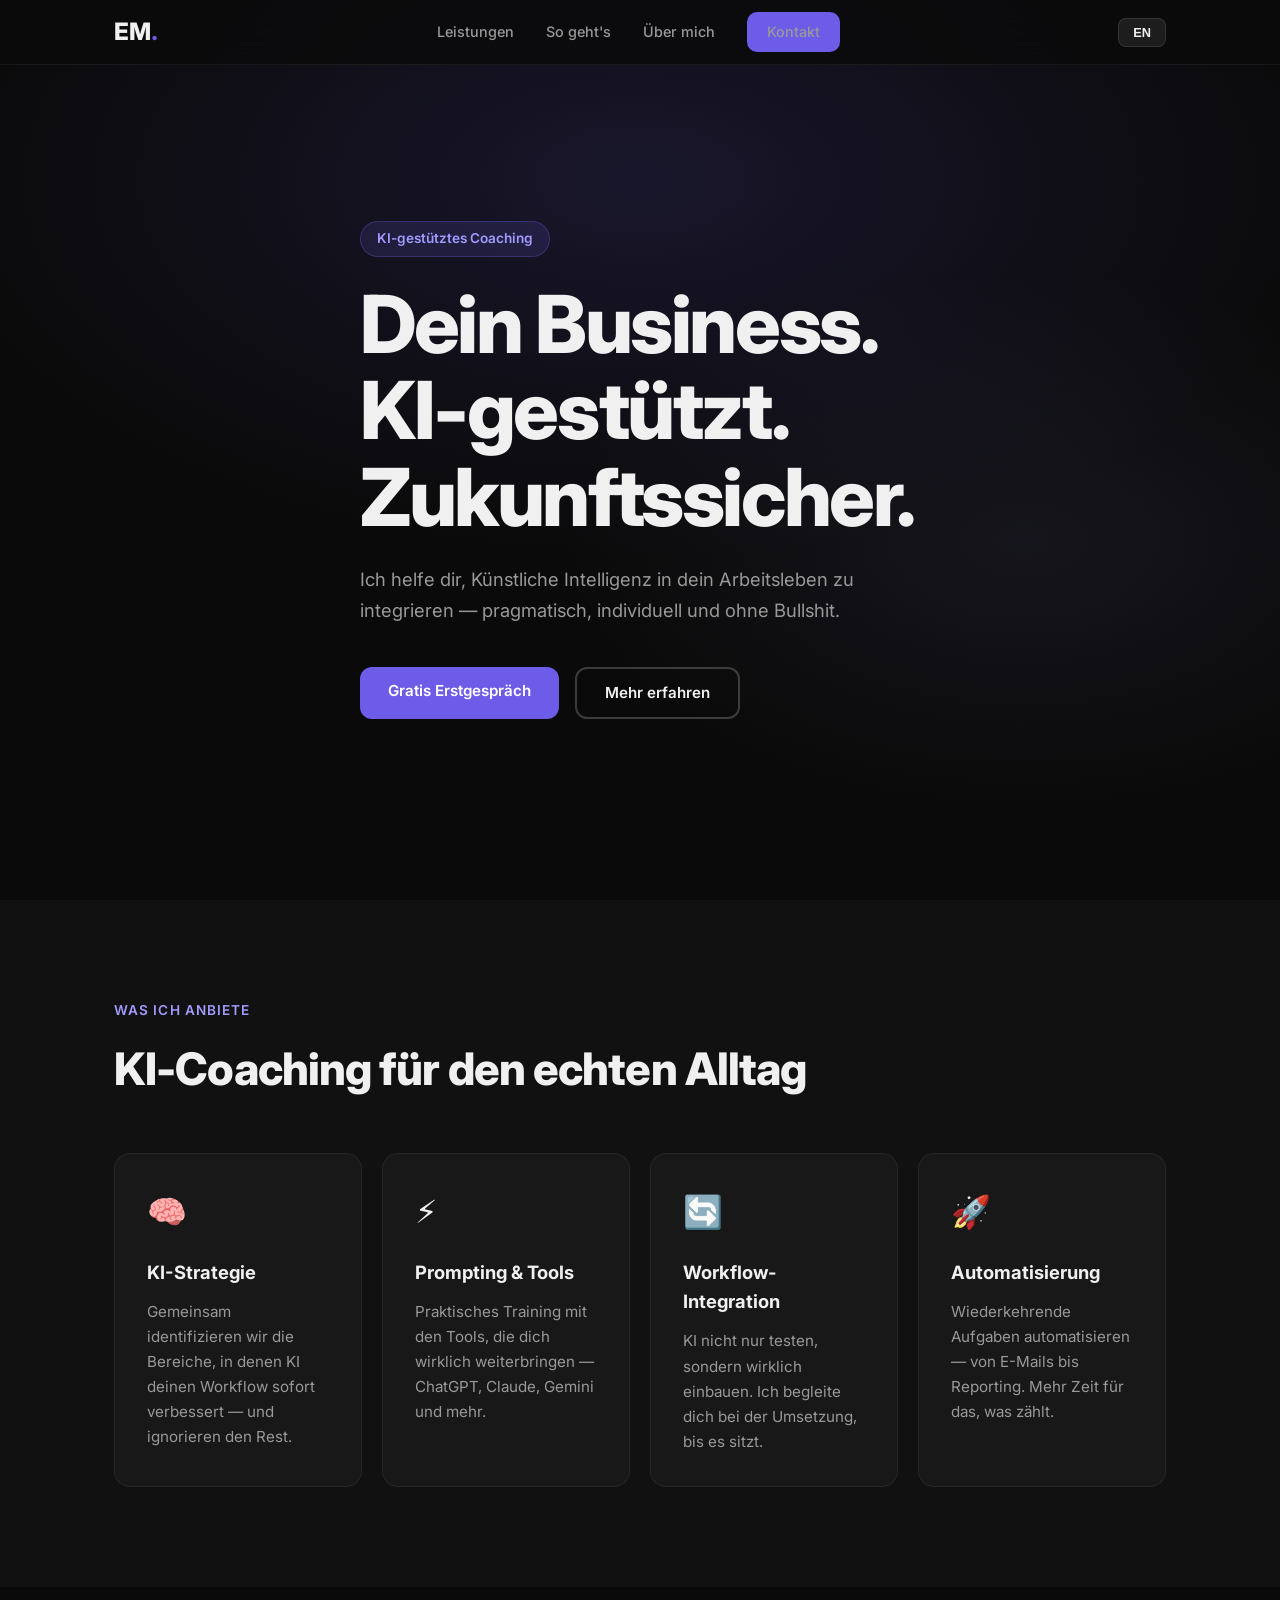
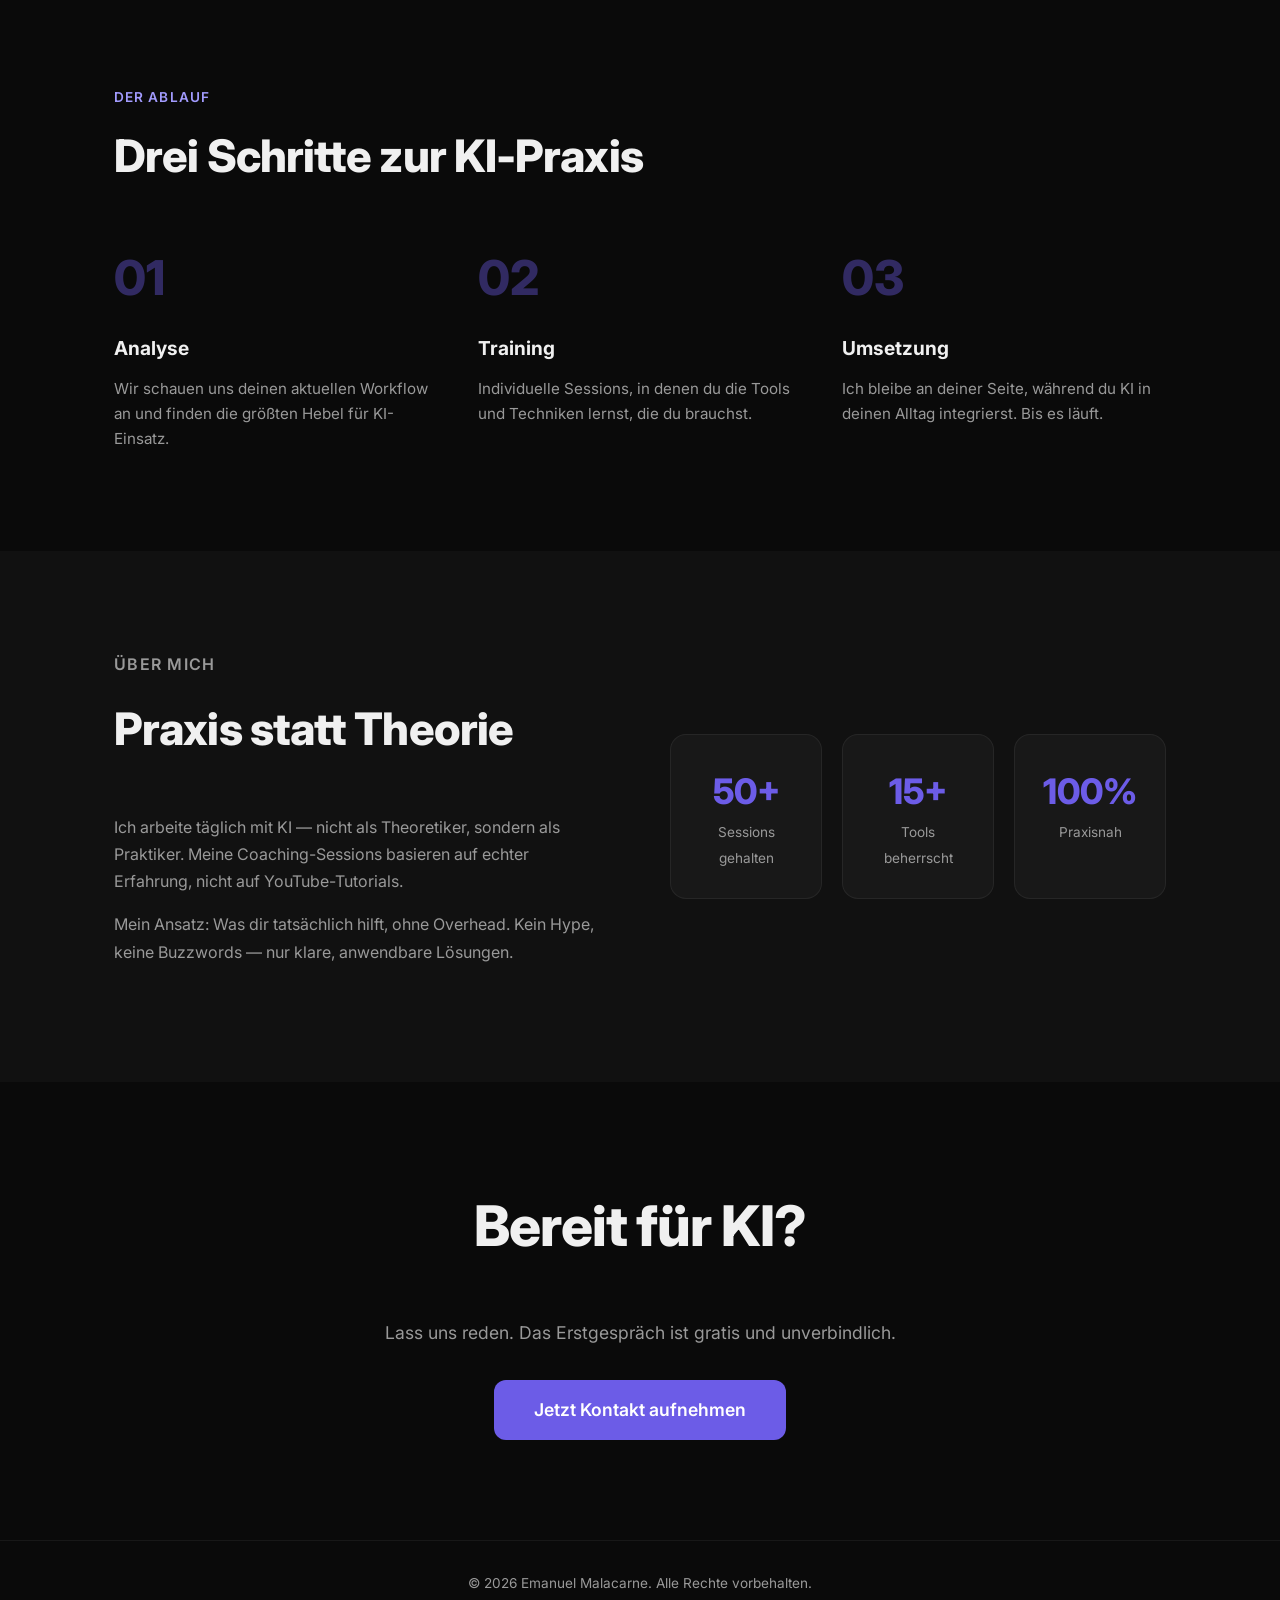
==== ai-coaching/index.html @ 443fd801 "Add AI coaching portfolio/pitch page (DE/EN, dark theme, responsive)" ====
<!DOCTYPE html>
<html lang="de">
<head>
  <meta charset="UTF-8">
  <meta name="viewport" content="width=device-width, initial-scale=1.0">
  <title>Emanuel Malacarne — AI Coaching</title>
  <link rel="stylesheet" href="assets/style.css">
  <link rel="preconnect" href="https://fonts.googleapis.com">
  <link href="https://fonts.googleapis.com/css2?family=Inter:wght@400;500;600;700;800&display=swap" rel="stylesheet">
</head>
<body>
  <!-- Nav -->
  <nav>
    <div class="nav-inner">
      <a href="#" class="logo">EM<span class="dot">.</span></a>
      <div class="nav-links">
        <a href="#services" data-de="Leistungen" data-en="Services">Leistungen</a>
        <a href="#how" data-de="So geht's" data-en="How It Works">So geht's</a>
        <a href="#about" data-de="Über mich" data-en="About">Über mich</a>
        <a href="#contact" class="btn btn-sm" data-de="Kontakt" data-en="Get in Touch">Kontakt</a>
      </div>
      <button class="lang-toggle" aria-label="Toggle language">EN</button>
      <button class="mobile-menu" aria-label="Menu">☰</button>
    </div>
  </nav>

  <!-- Hero -->
  <section class="hero">
    <div class="hero-bg"></div>
    <div class="hero-content">
      <p class="hero-tag" data-de="KI-gestütztes Coaching" data-en="AI-Powered Coaching">KI-gestütztes Coaching</p>
      <h1 data-de="Dein Business.<br>KI-gestützt.<br>Zukunftssicher." data-en="Your Business.<br>AI-Powered.<br>Future-Proof.">Dein Business.<br>KI-gestützt.<br>Zukunftssicher.</h1>
      <p class="hero-sub" data-de="Ich helfe dir, Künstliche Intelligenz in dein Arbeitsleben zu integrieren — pragmatisch, individuell und ohne Bullshit." data-en="I help you integrate Artificial Intelligence into your workflow — pragmatic, personalized, and no bullshit.">Ich helfe dir, Künstliche Intelligenz in dein Arbeitsleben zu integrieren — pragmatisch, individuell und ohne Bullshit.</p>
      <div class="hero-actions">
        <a href="#contact" class="btn btn-primary" data-de="Gratis Erstgespräch" data-en="Free Consultation">Gratis Erstgespräch</a>
        <a href="#how" class="btn btn-outline" data-de="Mehr erfahren" data-en="Learn More">Mehr erfahren</a>
      </div>
    </div>
  </section>

  <!-- Services -->
  <section id="services" class="services">
    <div class="container">
      <p class="section-tag" data-de="Was ich anbiete" data-en="What I Offer">Was ich anbiete</p>
      <h2 data-de="KI-Coaching für den echten Alltag" data-en="AI Coaching for the Real World">KI-Coaching für den echten Alltag</h2>
      <div class="cards">
        <div class="card">
          <div class="card-icon">🧠</div>
          <h3 data-de="KI-Strategie" data-en="AI Strategy">KI-Strategie</h3>
          <p data-de="Gemeinsam identifizieren wir die Bereiche, in denen KI deinen Workflow sofort verbessert — und ignorieren den Rest." data-en="Together we identify where AI improves your workflow immediately — and ignore the rest.">Gemeinsam identifizieren wir die Bereiche, in denen KI deinen Workflow sofort verbessert — und ignorieren den Rest.</p>
        </div>
        <div class="card">
          <div class="card-icon">⚡</div>
          <h3 data-de="Prompting & Tools" data-en="Prompting & Tools">Prompting & Tools</h3>
          <p data-de="Praktisches Training mit den Tools, die dich wirklich weiterbringen — ChatGPT, Claude, Gemini und mehr." data-en="Hands-on training with the tools that actually move the needle — ChatGPT, Claude, Gemini and more.">Praktisches Training mit den Tools, die dich wirklich weiterbringen — ChatGPT, Claude, Gemini und mehr.</p>
        </div>
        <div class="card">
          <div class="card-icon">🔄</div>
          <h3 data-de="Workflow-Integration" data-en="Workflow Integration">Workflow-Integration</h3>
          <p data-de="KI nicht nur testen, sondern wirklich einbauen. Ich begleite dich bei der Umsetzung, bis es sitzt." data-en="Don't just test AI — actually implement it. I guide you through execution until it sticks.">KI nicht nur testen, sondern wirklich einbauen. Ich begleite dich bei der Umsetzung, bis es sitzt.</p>
        </div>
        <div class="card">
          <div class="card-icon">🚀</div>
          <h3 data-de="Automatisierung" data-en="Automation">Automatisierung</h3>
          <p data-de="Wiederkehrende Aufgaben automatisieren — von E-Mails bis Reporting. Mehr Zeit für das, was zählt." data-en="Automate repetitive tasks — from emails to reporting. More time for what actually matters.">Wiederkehrende Aufgaben automatisieren — von E-Mails bis Reporting. Mehr Zeit für das, was zählt.</p>
        </div>
      </div>
    </div>
  </section>

  <!-- How it Works -->
  <section id="how" class="how">
    <div class="container">
      <p class="section-tag" data-de="Der Ablauf" data-en="The Process">Der Ablauf</p>
      <h2 data-de="Drei Schritte zur KI-Praxis" data-en="Three Steps to AI Fluency">Drei Schritte zur KI-Praxis</h2>
      <div class="steps">
        <div class="step">
          <div class="step-num">01</div>
          <h3 data-de="Analyse" data-en="Analyze">Analyse</h3>
          <p data-de="Wir schauen uns deinen aktuellen Workflow an und finden die größten Hebel für KI-Einsatz." data-en="We review your current workflow and find the biggest levers for AI adoption.">Wir schauen uns deinen aktuellen Workflow an und finden die größten Hebel für KI-Einsatz.</p>
        </div>
        <div class="step">
          <div class="step-num">02</div>
          <h3 data-de="Training" data-en="Train">Training</h3>
          <p data-de="Individuelle Sessions, in denen du die Tools und Techniken lernst, die du brauchst." data-en="Personalized sessions where you learn the tools and techniques you need.">Individuelle Sessions, in denen du die Tools und Techniken lernst, die du brauchst.</p>
        </div>
        <div class="step">
          <div class="step-num">03</div>
          <h3 data-de="Umsetzung" data-en="Execute">Umsetzung</h3>
          <p data-de="Ich bleibe an deiner Seite, während du KI in deinen Alltag integrierst. Bis es läuft." data-en="I stay by your side as you integrate AI into your daily routine. Until it works.">Ich bleibe an deiner Seite, während du KI in deinen Alltag integrierst. Bis es läuft.</p>
        </div>
      </div>
    </div>
  </section>

  <!-- About -->
  <section id="about" class="about">
    <div class="container">
      <div class="about-grid">
        <div class="about-text">
          <p class="section-tag" data-de="Über mich" data-en="About Me">Über mich</p>
          <h2 data-de="Praxis statt Theorie" data-en="Practice Over Theory">Praxis statt Theorie</h2>
          <p data-de="Ich arbeite täglich mit KI — nicht als Theoretiker, sondern als Praktiker. Meine Coaching-Sessions basieren auf echter Erfahrung, nicht auf YouTube-Tutorials." data-en="I work with AI every day — not as a theorist, but as a practitioner. My coaching sessions are built on real experience, not YouTube tutorials.">Ich arbeite täglich mit KI — nicht als Theoretiker, sondern als Praktiker. Meine Coaching-Sessions basieren auf echter Erfahrung, nicht auf YouTube-Tutorials.</p>
          <p data-de="Mein Ansatz: Was dir tatsächlich hilft, ohne Overhead. Kein Hype, keine Buzzwords — nur klare, anwendbare Lösungen." data-en="My approach: What actually helps you, without overhead. No hype, no buzzwords — just clear, actionable solutions.">Mein Ansatz: Was dir tatsächlich hilft, ohne Overhead. Kein Hype, keine Buzzwords — nur klare, anwendbare Lösungen.</p>
        </div>
        <div class="about-visual">
          <div class="stats-grid">
            <div class="stat">
              <span class="stat-num">50+</span>
              <span class="stat-label" data-de="Sessions gehalten" data-en="Sessions Delivered">Sessions gehalten</span>
            </div>
            <div class="stat">
              <span class="stat-num">15+</span>
              <span class="stat-label" data-de="Tools beherrscht" data-en="Tools Mastered">Tools beherrscht</span>
            </div>
            <div class="stat">
              <span class="stat-num">100%</span>
              <span class="stat-label" data-de="Praxisnah" data-en="Hands-On">Praxisnah</span>
            </div>
          </div>
        </div>
      </div>
    </div>
  </section>

  <!-- Contact CTA -->
  <section id="contact" class="cta">
    <div class="container">
      <h2 data-de="Bereit für KI?" data-en="Ready for AI?">Bereit für KI?</h2>
      <p data-de="Lass uns reden. Das Erstgespräch ist gratis und unverbindlich." data-en="Let's talk. The first consultation is free and no-obligation.">Lass uns reden. Das Erstgespräch ist gratis und unverbindlich.</p>
      <a href="mailto:hello@example.com" class="btn btn-primary btn-lg" data-de="Jetzt Kontakt aufnehmen" data-en="Get in Touch Now">Jetzt Kontakt aufnehmen</a>
    </div>
  </section>

  <!-- Footer -->
  <footer>
    <div class="container">
      <p>© 2026 Emanuel Malacarne. <span data-de="Alle Rechte vorbehalten." data-en="All rights reserved.">Alle Rechte vorbehalten.</span></p>
    </div>
  </footer>

  <script src="assets/script.js"></script>
</body>
</html>
---- ai-coaching/assets/style.css ----
/* === Reset & Base === */
*, *::before, *::after { margin: 0; padding: 0; box-sizing: border-box; }

:root {
  --bg: #0a0a0a;
  --bg2: #111111;
  --text: #f0f0f0;
  --text-dim: #999;
  --accent: #6c5ce7;
  --accent2: #a29bfe;
  --radius: 16px;
  --font: 'Inter', system-ui, sans-serif;
}

html { scroll-behavior: smooth; font-size: 16px; }
body { font-family: var(--font); background: var(--bg); color: var(--text); line-height: 1.6; -webkit-font-smoothing: antialiased; }

.container { max-width: 1100px; margin: 0 auto; padding: 0 24px; }

/* === Nav === */
nav {
  position: fixed; top: 0; left: 0; right: 0; z-index: 100;
  background: rgba(10,10,10,.8); backdrop-filter: blur(20px);
  border-bottom: 1px solid rgba(255,255,255,.06);
}
.nav-inner { max-width: 1100px; margin: 0 auto; padding: 0 24px; height: 64px; display: flex; align-items: center; justify-content: space-between; }
.logo { font-size: 1.5rem; font-weight: 800; text-decoration: none; color: var(--text); }
.dot { color: var(--accent); }
.nav-links { display: flex; gap: 32px; align-items: center; }
.nav-links a { color: var(--text-dim); text-decoration: none; font-size: .9rem; font-weight: 500; transition: color .2s; }
.nav-links a:hover { color: var(--text); }
.lang-toggle {
  background: rgba(255,255,255,.08); border: 1px solid rgba(255,255,255,.1);
  color: var(--text); padding: 6px 14px; border-radius: 8px; cursor: pointer;
  font-size: .8rem; font-weight: 600; transition: all .2s;
}
.lang-toggle:hover { background: rgba(255,255,255,.14); }
.mobile-menu { display: none; background: none; border: none; color: var(--text); font-size: 1.5rem; cursor: pointer; }

/* === Buttons === */
.btn {
  display: inline-block; padding: 12px 28px; border-radius: 12px;
  text-decoration: none; font-weight: 600; font-size: .95rem; transition: all .25s; cursor: pointer;
}
.btn-primary { background: var(--accent); color: #fff; }
.btn-primary:hover { background: var(--accent2); transform: translateY(-2px); box-shadow: 0 8px 30px rgba(108,92,231,.3); }
.btn-outline { border: 2px solid rgba(255,255,255,.2); color: var(--text); }
.btn-outline:hover { border-color: var(--accent); color: var(--accent); }
.btn-sm { padding: 8px 20px; font-size: .85rem; border-radius: 10px; background: var(--accent); color: #fff; }
.btn-lg { padding: 16px 40px; font-size: 1.1rem; }

/* === Hero === */
.hero {
  position: relative; min-height: 100vh; display: flex; align-items: center;
  padding: 120px 24px 80px; overflow: hidden;
}
.hero-bg {
  position: absolute; inset: 0;
  background: radial-gradient(ellipse 80% 60% at 50% 20%, rgba(108,92,231,.15), transparent 70%),
              radial-gradient(ellipse 60% 50% at 80% 60%, rgba(162,155,254,.08), transparent 60%);
}
.hero-content { position: relative; max-width: 1100px; margin: 0 auto; }
.hero-tag {
  display: inline-block; padding: 6px 16px; border-radius: 99px;
  background: rgba(108,92,231,.15); border: 1px solid rgba(108,92,231,.3);
  color: var(--accent2); font-size: .85rem; font-weight: 600; margin-bottom: 24px;
}
.hero h1 { font-size: clamp(2.5rem, 7vw, 5rem); font-weight: 800; line-height: 1.08; letter-spacing: -0.03em; margin-bottom: 24px; }
.hero-sub { font-size: 1.15rem; color: var(--text-dim); max-width: 560px; margin-bottom: 40px; line-height: 1.7; }
.hero-actions { display: flex; gap: 16px; flex-wrap: wrap; }

/* === Sections === */
section { padding: 100px 0; }
.section-tag { color: var(--accent2); font-size: .85rem; font-weight: 600; text-transform: uppercase; letter-spacing: .08em; margin-bottom: 12px; }
h2 { font-size: clamp(1.8rem, 4vw, 2.8rem); font-weight: 800; letter-spacing: -0.02em; margin-bottom: 48px; }

/* === Services Cards === */
.services { background: var(--bg2); }
.cards { display: grid; grid-template-columns: repeat(auto-fit, minmax(240px, 1fr)); gap: 20px; }
.card {
  background: rgba(255,255,255,.03); border: 1px solid rgba(255,255,255,.06);
  border-radius: var(--radius); padding: 32px; transition: all .3s;
}
.card:hover { background: rgba(255,255,255,.06); border-color: rgba(108,92,231,.3); transform: translateY(-4px); }
.card-icon { font-size: 2rem; margin-bottom: 20px; }
.card h3 { font-size: 1.15rem; font-weight: 700; margin-bottom: 12px; }
.card p { color: var(--text-dim); font-size: .95rem; line-height: 1.65; }

/* === Steps === */
.steps { display: grid; grid-template-columns: repeat(auto-fit, minmax(280px, 1fr)); gap: 40px; }
.step-num { font-size: 3rem; font-weight: 800; color: var(--accent); opacity: .4; margin-bottom: 16px; }
.step h3 { font-size: 1.2rem; font-weight: 700; margin-bottom: 12px; }
.step p { color: var(--text-dim); font-size: .95rem; line-height: 1.65; }

/* === About === */
.about { background: var(--bg2); }
.about-grid { display: grid; grid-template-columns: 1fr 1fr; gap: 60px; align-items: center; }
.about-text p { color: var(--text-dim); margin-bottom: 16px; font-size: 1rem; line-height: 1.7; }
.stats-grid { display: grid; grid-template-columns: repeat(3, 1fr); gap: 20px; }
.stat {
  background: rgba(255,255,255,.03); border: 1px solid rgba(255,255,255,.06);
  border-radius: var(--radius); padding: 28px; text-align: center;
}
.stat-num { display: block; font-size: 2.2rem; font-weight: 800; color: var(--accent); }
.stat-label { color: var(--text-dim); font-size: .85rem; margin-top: 4px; }

/* === CTA === */
.cta { text-align: center; }
.cta h2 { font-size: clamp(2rem, 5vw, 3.5rem); }
.cta p { color: var(--text-dim); font-size: 1.1rem; margin-bottom: 32px; }

/* === Footer === */
footer { padding: 32px 0; border-top: 1px solid rgba(255,255,255,.06); text-align: center; color: var(--text-dim); font-size: .85rem; }

/* === Fade-in animation === */
.fade-in { opacity: 0; transform: translateY(30px); transition: opacity .6s ease, transform .6s ease; }
.fade-in.visible { opacity: 1; transform: translateY(0); }

/* === Responsive === */
@media (max-width: 768px) {
  .nav-links { display: none; }
  .mobile-menu { display: block; }
  .about-grid { grid-template-columns: 1fr; }
  .stats-grid { grid-template-columns: 1fr; }
  .hero-actions { flex-direction: column; }
  .btn { text-align: center; }
}
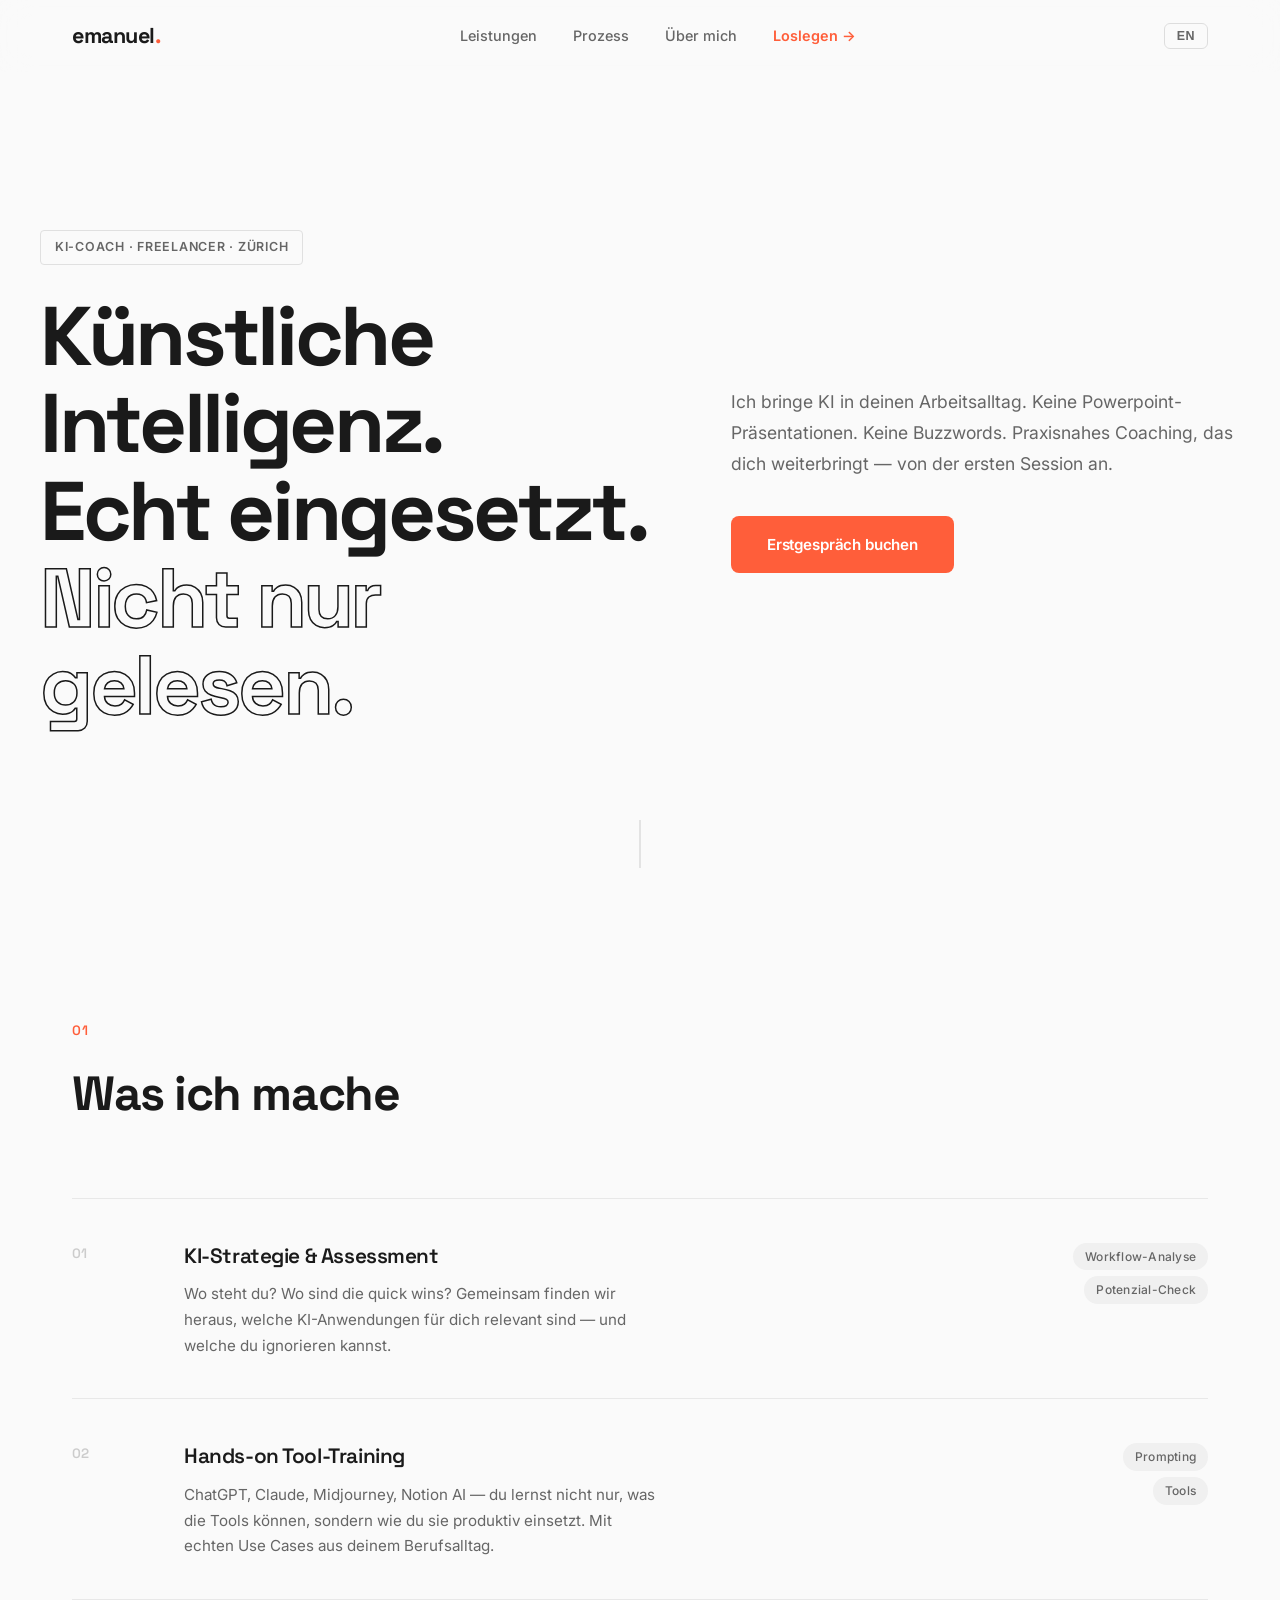
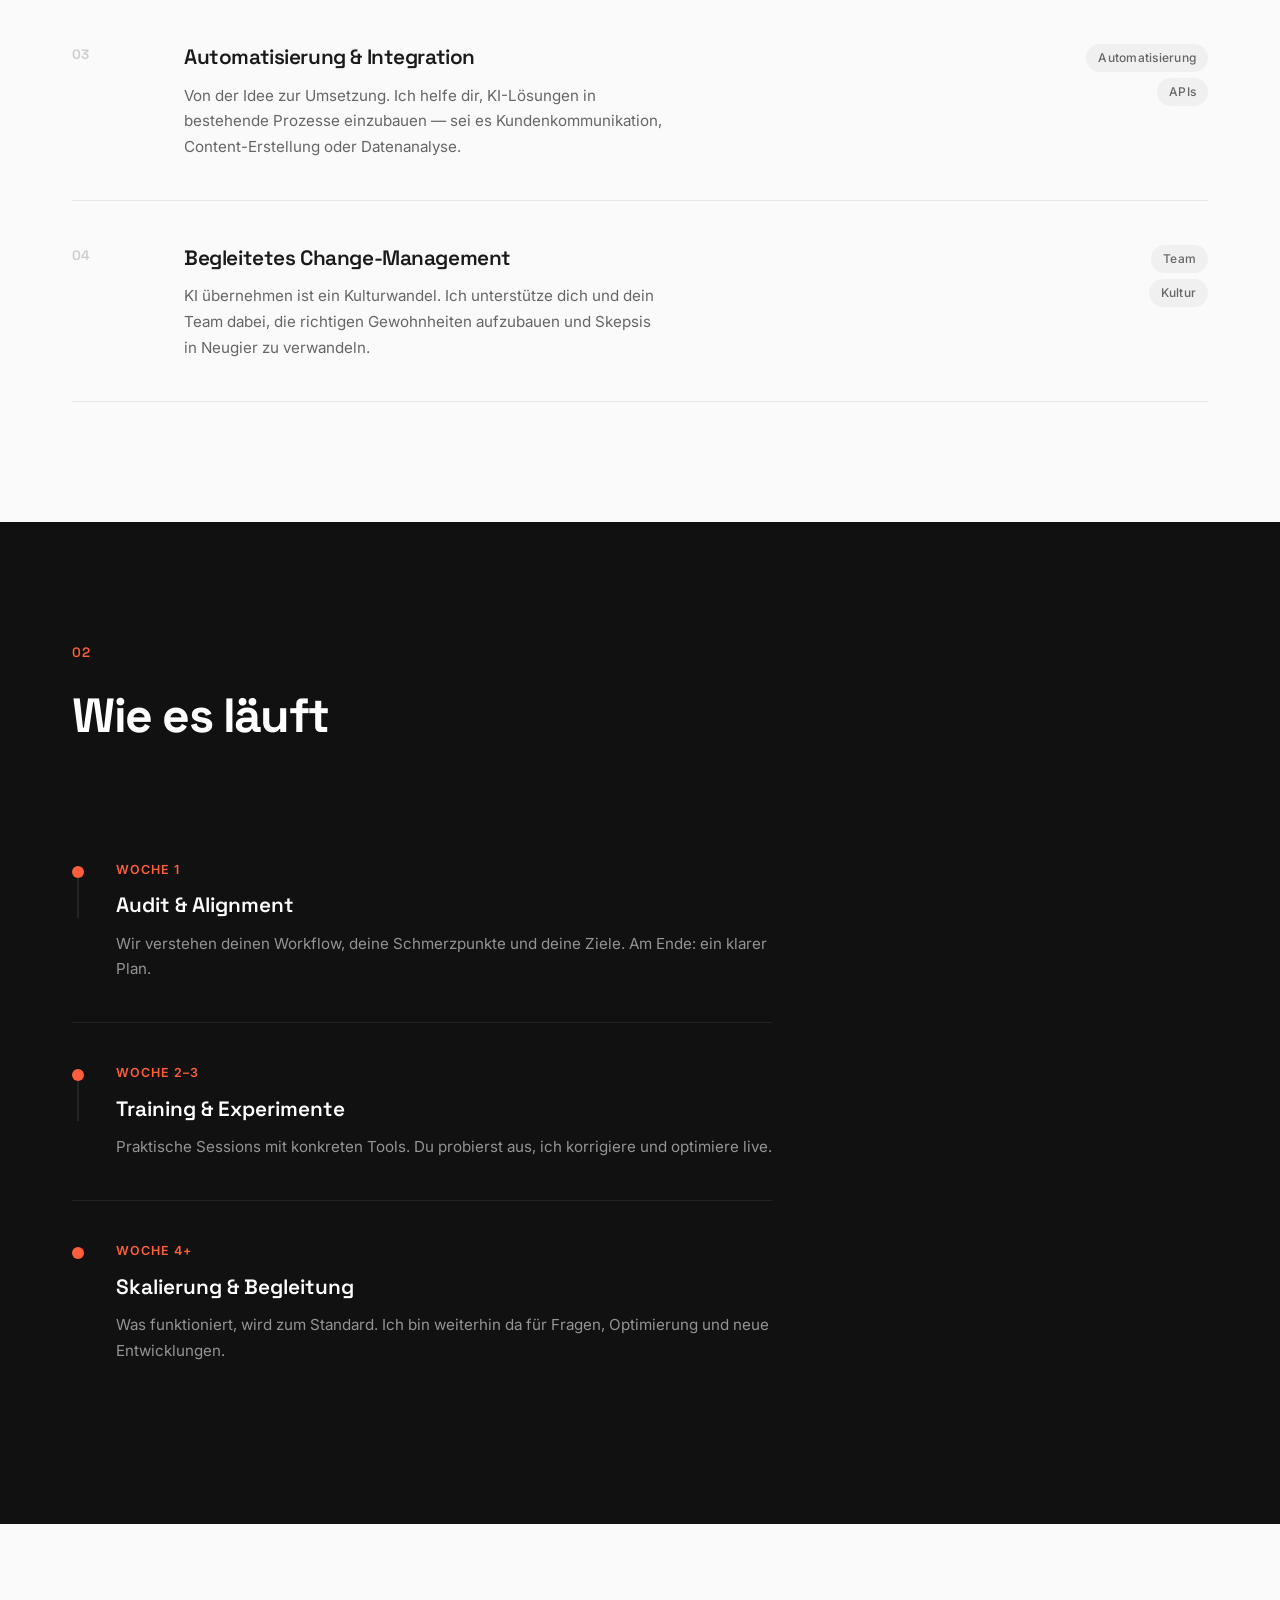
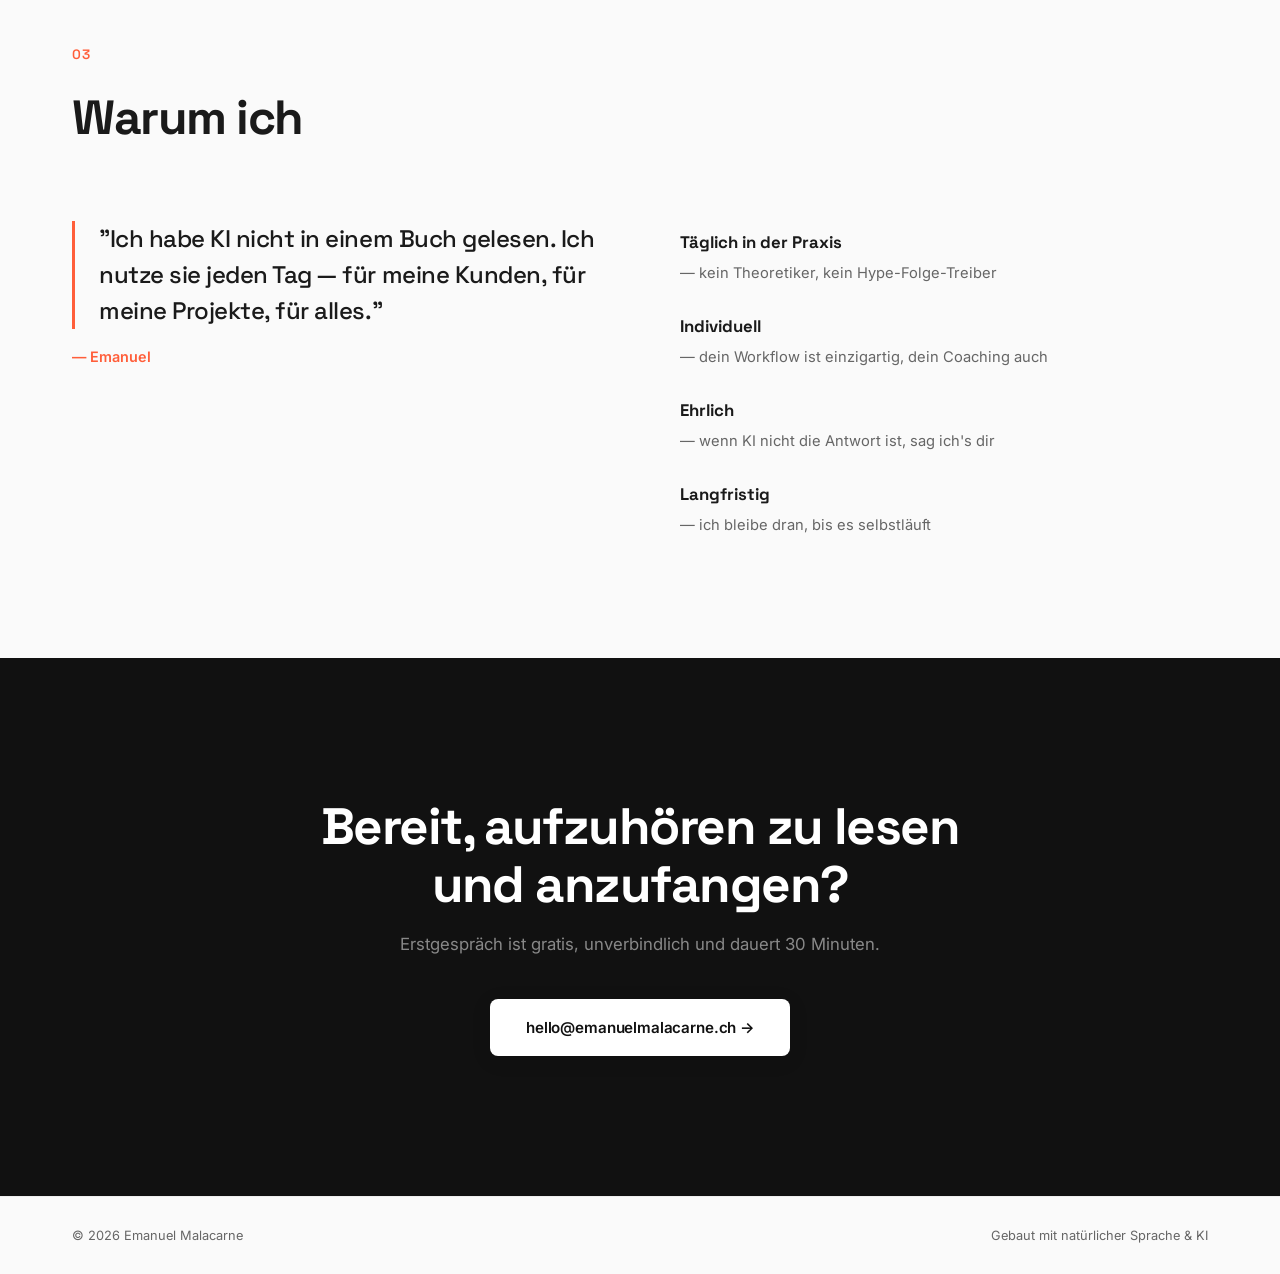
==== commit e3e4a330: "Redesign: light theme, Space Grotesk, editorial layout, timeline process, coral accent" ====
--- a/ai-coaching/index.html
+++ b/ai-coaching/index.html
@@ -6,88 +6,132 @@
   <title>Emanuel Malacarne — AI Coaching</title>
   <link rel="stylesheet" href="assets/style.css">
   <link rel="preconnect" href="https://fonts.googleapis.com">
-  <link href="https://fonts.googleapis.com/css2?family=Inter:wght@400;500;600;700;800&display=swap" rel="stylesheet">
+  <link href="https://fonts.googleapis.com/css2?family=Space+Grotesk:wght@400;500;600;700&family=Inter:wght@400;500;600&display=swap" rel="stylesheet">
 </head>
 <body>
   <!-- Nav -->
-  <nav>
+  <nav id="nav">
     <div class="nav-inner">
-      <a href="#" class="logo">EM<span class="dot">.</span></a>
-      <div class="nav-links">
+      <a href="#" class="logo">emanuel<span class="accent">.</span></a>
+      <div class="nav-links" id="navLinks">
         <a href="#services" data-de="Leistungen" data-en="Services">Leistungen</a>
-        <a href="#how" data-de="So geht's" data-en="How It Works">So geht's</a>
+        <a href="#process" data-de="Prozess" data-en="Process">Prozess</a>
         <a href="#about" data-de="Über mich" data-en="About">Über mich</a>
-        <a href="#contact" class="btn btn-sm" data-de="Kontakt" data-en="Get in Touch">Kontakt</a>
+        <a href="#contact" class="nav-cta" data-de="Loslegen →" data-en="Let's Go →">Loslegen →</a>
       </div>
-      <button class="lang-toggle" aria-label="Toggle language">EN</button>
-      <button class="mobile-menu" aria-label="Menu">☰</button>
+      <button class="lang-toggle" id="langToggle" aria-label="Toggle language">EN</button>
+      <button class="hamburger" id="hamburger" aria-label="Menu"><span></span><span></span></button>
     </div>
   </nav>
 
   <!-- Hero -->
-  <section class="hero">
-    <div class="hero-bg"></div>
-    <div class="hero-content">
-      <p class="hero-tag" data-de="KI-gestütztes Coaching" data-en="AI-Powered Coaching">KI-gestütztes Coaching</p>
-      <h1 data-de="Dein Business.<br>KI-gestützt.<br>Zukunftssicher." data-en="Your Business.<br>AI-Powered.<br>Future-Proof.">Dein Business.<br>KI-gestützt.<br>Zukunftssicher.</h1>
-      <p class="hero-sub" data-de="Ich helfe dir, Künstliche Intelligenz in dein Arbeitsleben zu integrieren — pragmatisch, individuell und ohne Bullshit." data-en="I help you integrate Artificial Intelligence into your workflow — pragmatic, personalized, and no bullshit.">Ich helfe dir, Künstliche Intelligenz in dein Arbeitsleben zu integrieren — pragmatisch, individuell und ohne Bullshit.</p>
-      <div class="hero-actions">
-        <a href="#contact" class="btn btn-primary" data-de="Gratis Erstgespräch" data-en="Free Consultation">Gratis Erstgespräch</a>
-        <a href="#how" class="btn btn-outline" data-de="Mehr erfahren" data-en="Learn More">Mehr erfahren</a>
+  <header class="hero">
+    <div class="hero-grid">
+      <div class="hero-left">
+        <div class="badge" data-de="KI-Coach · Freelancer · Zürich" data-en="AI Coach · Freelancer · Zurich">KI-Coach · Freelancer · Zürich</div>
+        <h1>
+          <span data-de="Künstliche Intelligenz." data-en="Artificial Intelligence.">Künstliche Intelligenz.</span><br>
+          <span data-de="Echt eingesetzt." data-en="Actually Applied.">Echt eingesetzt.</span><br>
+          <span class="hero-stroke" data-de="Nicht nur gelesen." data-en="Not Just Read About.">Nicht nur gelesen.</span>
+        </h1>
+      </div>
+      <div class="hero-right">
+        <p class="hero-desc" data-de="Ich bringe KI in deinen Arbeitsalltag. Keine Powerpoint-Präsentationen. Keine Buzzwords. Praxisnahes Coaching, das dich weiterbringt — von der ersten Session an." data-en="I bring AI into your daily work. No PowerPoint decks. No buzzwords. Hands-on coaching that moves you forward — from the very first session.">Ich bringe KI in deinen Arbeitsalltag. Keine Powerpoint-Präsentationen. Keine Buzzwords. Praxisnahes Coaching, das dich weiterbringt — von der ersten Session an.</p>
+        <a href="#contact" class="cta-btn" data-de="Erstgespräch buchen" data-en="Book First Session">Erstgespräch buchen</a>
       </div>
     </div>
-  </section>
+    <div class="scroll-hint" aria-hidden="true">
+      <div class="scroll-line"></div>
+    </div>
+  </header>
 
   <!-- Services -->
   <section id="services" class="services">
     <div class="container">
-      <p class="section-tag" data-de="Was ich anbiete" data-en="What I Offer">Was ich anbiete</p>
-      <h2 data-de="KI-Coaching für den echten Alltag" data-en="AI Coaching for the Real World">KI-Coaching für den echten Alltag</h2>
-      <div class="cards">
-        <div class="card">
-          <div class="card-icon">🧠</div>
-          <h3 data-de="KI-Strategie" data-en="AI Strategy">KI-Strategie</h3>
-          <p data-de="Gemeinsam identifizieren wir die Bereiche, in denen KI deinen Workflow sofort verbessert — und ignorieren den Rest." data-en="Together we identify where AI improves your workflow immediately — and ignore the rest.">Gemeinsam identifizieren wir die Bereiche, in denen KI deinen Workflow sofort verbessert — und ignorieren den Rest.</p>
+      <div class="section-header">
+        <span class="section-num">01</span>
+        <h2 data-de="Was ich mache" data-en="What I Do">Was ich mache</h2>
+      </div>
+      <div class="service-list">
+        <div class="service-item">
+          <div class="service-index">01</div>
+          <div class="service-content">
+            <h3 data-de="KI-Strategie & Assessment" data-en="AI Strategy & Assessment">KI-Strategie & Assessment</h3>
+            <p data-de="Wo steht du? Wo sind die quick wins? Gemeinsam finden wir heraus, welche KI-Anwendungen für dich relevant sind — und welche du ignorieren kannst." data-en="Where are you? Where are the quick wins? Together we find out which AI applications matter for you — and which you can ignore.">Wo steht du? Wo sind die quick wins? Gemeinsam finden wir heraus, welche KI-Anwendungen für dich relevant sind — und welche du ignorieren kannst.</p>
+          </div>
+          <div class="service-tags">
+            <span data-de="Workflow-Analyse" data-en="Workflow Analysis">Workflow-Analyse</span>
+            <span data-de="Potenzial-Check" data-en="Potential Check">Potenzial-Check</span>
+          </div>
         </div>
-        <div class="card">
-          <div class="card-icon">⚡</div>
-          <h3 data-de="Prompting & Tools" data-en="Prompting & Tools">Prompting & Tools</h3>
-          <p data-de="Praktisches Training mit den Tools, die dich wirklich weiterbringen — ChatGPT, Claude, Gemini und mehr." data-en="Hands-on training with the tools that actually move the needle — ChatGPT, Claude, Gemini and more.">Praktisches Training mit den Tools, die dich wirklich weiterbringen — ChatGPT, Claude, Gemini und mehr.</p>
+        <div class="service-item">
+          <div class="service-index">02</div>
+          <div class="service-content">
+            <h3 data-de="Hands-on Tool-Training" data-en="Hands-on Tool Training">Hands-on Tool-Training</h3>
+            <p data-de="ChatGPT, Claude, Midjourney, Notion AI — du lernst nicht nur, was die Tools können, sondern wie du sie produktiv einsetzt. Mit echten Use Cases aus deinem Berufsalltag." data-en="ChatGPT, Claude, Midjourney, Notion AI — you won't just learn what the tools can do, but how to use them productively. With real use cases from your daily work.">ChatGPT, Claude, Midjourney, Notion AI — du lernst nicht nur, was die Tools können, sondern wie du sie produktiv einsetzt. Mit echten Use Cases aus deinem Berufsalltag.</p>
+          </div>
+          <div class="service-tags">
+            <span>Prompting</span>
+            <span>Tools</span>
+          </div>
         </div>
-        <div class="card">
-          <div class="card-icon">🔄</div>
-          <h3 data-de="Workflow-Integration" data-en="Workflow Integration">Workflow-Integration</h3>
-          <p data-de="KI nicht nur testen, sondern wirklich einbauen. Ich begleite dich bei der Umsetzung, bis es sitzt." data-en="Don't just test AI — actually implement it. I guide you through execution until it sticks.">KI nicht nur testen, sondern wirklich einbauen. Ich begleite dich bei der Umsetzung, bis es sitzt.</p>
+        <div class="service-item">
+          <div class="service-index">03</div>
+          <div class="service-content">
+            <h3 data-de="Automatisierung & Integration" data-en="Automation & Integration">Automatisierung & Integration</h3>
+            <p data-de="Von der Idee zur Umsetzung. Ich helfe dir, KI-Lösungen in bestehende Prozesse einzubauen — sei es Kundenkommunikation, Content-Erstellung oder Datenanalyse." data-en="From idea to execution. I help you build AI solutions into existing processes — whether it's customer communication, content creation, or data analysis.">Von der Idee zur Umsetzung. Ich helfe dir, KI-Lösungen in bestehende Prozesse einzubauen — sei es Kundenkommunikation, Content-Erstellung oder Datenanalyse.</p>
+          </div>
+          <div class="service-tags">
+            <span>Automatisierung</span>
+            <span>APIs</span>
+          </div>
         </div>
-        <div class="card">
-          <div class="card-icon">🚀</div>
-          <h3 data-de="Automatisierung" data-en="Automation">Automatisierung</h3>
-          <p data-de="Wiederkehrende Aufgaben automatisieren — von E-Mails bis Reporting. Mehr Zeit für das, was zählt." data-en="Automate repetitive tasks — from emails to reporting. More time for what actually matters.">Wiederkehrende Aufgaben automatisieren — von E-Mails bis Reporting. Mehr Zeit für das, was zählt.</p>
+        <div class="service-item">
+          <div class="service-index">04</div>
+          <div class="service-content">
+            <h3 data-de="Begleitetes Change-Management" data-en="Guided Change Management">Begleitetes Change-Management</h3>
+            <p data-de="KI übernehmen ist ein Kulturwandel. Ich unterstütze dich und dein Team dabei, die richtigen Gewohnheiten aufzubauen und Skepsis in Neugier zu verwandeln." data-en="Adopting AI is a cultural shift. I support you and your team in building the right habits and turning skepticism into curiosity.">KI übernehmen ist ein Kulturwandel. Ich unterstütze dich und dein Team dabei, die richtigen Gewohnheiten aufzubauen und Skepsis in Neugier zu verwandeln.</p>
+          </div>
+          <div class="service-tags">
+            <span>Team</span>
+            <span>Kultur</span>
+          </div>
         </div>
       </div>
     </div>
   </section>
 
-  <!-- How it Works -->
-  <section id="how" class="how">
+  <!-- Process -->
+  <section id="process" class="process">
     <div class="container">
-      <p class="section-tag" data-de="Der Ablauf" data-en="The Process">Der Ablauf</p>
-      <h2 data-de="Drei Schritte zur KI-Praxis" data-en="Three Steps to AI Fluency">Drei Schritte zur KI-Praxis</h2>
-      <div class="steps">
-        <div class="step">
-          <div class="step-num">01</div>
-          <h3 data-de="Analyse" data-en="Analyze">Analyse</h3>
-          <p data-de="Wir schauen uns deinen aktuellen Workflow an und finden die größten Hebel für KI-Einsatz." data-en="We review your current workflow and find the biggest levers for AI adoption.">Wir schauen uns deinen aktuellen Workflow an und finden die größten Hebel für KI-Einsatz.</p>
+      <div class="section-header">
+        <span class="section-num">02</span>
+        <h2 data-de="Wie es läuft" data-en="How It Works">Wie es läuft</h2>
+      </div>
+      <div class="timeline">
+        <div class="timeline-item">
+          <div class="timeline-marker"></div>
+          <div class="timeline-text">
+            <span class="timeline-label" data-de="Woche 1" data-en="Week 1">Woche 1</span>
+            <h3 data-de="Audit & Alignment" data-en="Audit & Alignment">Audit & Alignment</h3>
+            <p data-de="Wir verstehen deinen Workflow, deine Schmerzpunkte und deine Ziele. Am Ende: ein klarer Plan." data-en="We understand your workflow, pain points and goals. Result: a clear plan.">Wir verstehen deinen Workflow, deine Schmerzpunkte und deine Ziele. Am Ende: ein klarer Plan.</p>
+          </div>
         </div>
-        <div class="step">
-          <div class="step-num">02</div>
-          <h3 data-de="Training" data-en="Train">Training</h3>
-          <p data-de="Individuelle Sessions, in denen du die Tools und Techniken lernst, die du brauchst." data-en="Personalized sessions where you learn the tools and techniques you need.">Individuelle Sessions, in denen du die Tools und Techniken lernst, die du brauchst.</p>
+        <div class="timeline-item">
+          <div class="timeline-marker"></div>
+          <div class="timeline-text">
+            <span class="timeline-label" data-de="Woche 2–3" data-en="Week 2–3">Woche 2–3</span>
+            <h3 data-de="Training & Experimente" data-en="Training & Experiments">Training & Experimente</h3>
+            <p data-de="Praktische Sessions mit konkreten Tools. Du probierst aus, ich korrigiere und optimiere live." data-en="Practical sessions with concrete tools. You try things, I correct and optimize live.">Praktische Sessions mit konkreten Tools. Du probierst aus, ich korrigiere und optimiere live.</p>
+          </div>
         </div>
-        <div class="step">
-          <div class="step-num">03</div>
-          <h3 data-de="Umsetzung" data-en="Execute">Umsetzung</h3>
-          <p data-de="Ich bleibe an deiner Seite, während du KI in deinen Alltag integrierst. Bis es läuft." data-en="I stay by your side as you integrate AI into your daily routine. Until it works.">Ich bleibe an deiner Seite, während du KI in deinen Alltag integrierst. Bis es läuft.</p>
+        <div class="timeline-item">
+          <div class="timeline-marker"></div>
+          <div class="timeline-text">
+            <span class="timeline-label" data-de="Woche 4+" data-en="Week 4+">Woche 4+</span>
+            <h3 data-de="Skalierung & Begleitung" data-en="Scale & Support">Skalierung & Begleitung</h3>
+            <p data-de="Was funktioniert, wird zum Standard. Ich bin weiterhin da für Fragen, Optimierung und neue Entwicklungen." data-en="What works becomes standard. I'm still here for questions, optimization and new developments.">Was funktioniert, wird zum Standard. Ich bin weiterhin da für Fragen, Optimierung und neue Entwicklungen.</p>
+          </div>
         </div>
       </div>
     </div>
@@ -96,46 +140,55 @@
   <!-- About -->
   <section id="about" class="about">
     <div class="container">
+      <div class="section-header">
+        <span class="section-num">03</span>
+        <h2 data-de="Warum ich" data-en="Why Me">Warum ich</h2>
+      </div>
       <div class="about-grid">
-        <div class="about-text">
-          <p class="section-tag" data-de="Über mich" data-en="About Me">Über mich</p>
-          <h2 data-de="Praxis statt Theorie" data-en="Practice Over Theory">Praxis statt Theorie</h2>
-          <p data-de="Ich arbeite täglich mit KI — nicht als Theoretiker, sondern als Praktiker. Meine Coaching-Sessions basieren auf echter Erfahrung, nicht auf YouTube-Tutorials." data-en="I work with AI every day — not as a theorist, but as a practitioner. My coaching sessions are built on real experience, not YouTube tutorials.">Ich arbeite täglich mit KI — nicht als Theoretiker, sondern als Praktiker. Meine Coaching-Sessions basieren auf echter Erfahrung, nicht auf YouTube-Tutorials.</p>
-          <p data-de="Mein Ansatz: Was dir tatsächlich hilft, ohne Overhead. Kein Hype, keine Buzzwords — nur klare, anwendbare Lösungen." data-en="My approach: What actually helps you, without overhead. No hype, no buzzwords — just clear, actionable solutions.">Mein Ansatz: Was dir tatsächlich hilft, ohne Overhead. Kein Hype, keine Buzzwords — nur klare, anwendbare Lösungen.</p>
+        <div class="about-col">
+          <blockquote data-de="&quot;Ich habe KI nicht in einem Buch gelesen. Ich nutze sie jeden Tag — für meine Kunden, für meine Projekte, für alles.&quot;" data-en="&quot;I didn't read about AI in a book. I use it every day — for my clients, my projects, everything.&quot;">&quot;Ich habe KI nicht in einem Buch gelesen. Ich nutze sie jeden Tag — für meine Kunden, für meine Projekte, für alles.&quot;</blockquote>
+          <p class="about-name">— Emanuel</p>
         </div>
-        <div class="about-visual">
-          <div class="stats-grid">
-            <div class="stat">
-              <span class="stat-num">50+</span>
-              <span class="stat-label" data-de="Sessions gehalten" data-en="Sessions Delivered">Sessions gehalten</span>
-            </div>
-            <div class="stat">
-              <span class="stat-num">15+</span>
-              <span class="stat-label" data-de="Tools beherrscht" data-en="Tools Mastered">Tools beherrscht</span>
-            </div>
-            <div class="stat">
-              <span class="stat-num">100%</span>
-              <span class="stat-label" data-de="Praxisnah" data-en="Hands-On">Praxisnah</span>
-            </div>
-          </div>
+        <div class="about-col">
+          <ul class="about-list">
+            <li>
+              <strong data-de="Täglich in der Praxis" data-en="Daily Practice">Täglich in der Praxis</strong>
+              <span data-de="— kein Theoretiker, kein Hype-Folge-Treiber" data-en="— not a theorist, not a hype-chaser">— kein Theoretiker, kein Hype-Folge-Treiber</span>
+            </li>
+            <li>
+              <strong data-de="Individuell" data-en="Personalized">Individuell</strong>
+              <span data-de="— dein Workflow ist einzigartig, dein Coaching auch" data-en="— your workflow is unique, so is your coaching">— dein Workflow ist einzigartig, dein Coaching auch</span>
+            </li>
+            <li>
+              <strong data-de="Ehrlich" data-en="Honest">Ehrlich</strong>
+              <span data-de="— wenn KI nicht die Antwort ist, sag ich's dir" data-en="— if AI isn't the answer, I'll tell you">— wenn KI nicht die Antwort ist, sag ich's dir</span>
+            </li>
+            <li>
+              <strong data-de="Langfristig" data-en="Long-term">Langfristig</strong>
+              <span data-de="— ich bleibe dran, bis es selbstläuft" data-en="— I stay on it until it runs itself">— ich bleibe dran, bis es selbstläuft</span>
+            </li>
+          </ul>
         </div>
       </div>
     </div>
   </section>
 
-  <!-- Contact CTA -->
-  <section id="contact" class="cta">
+  <!-- Contact -->
+  <section id="contact" class="contact">
     <div class="container">
-      <h2 data-de="Bereit für KI?" data-en="Ready for AI?">Bereit für KI?</h2>
-      <p data-de="Lass uns reden. Das Erstgespräch ist gratis und unverbindlich." data-en="Let's talk. The first consultation is free and no-obligation.">Lass uns reden. Das Erstgespräch ist gratis und unverbindlich.</p>
-      <a href="mailto:hello@example.com" class="btn btn-primary btn-lg" data-de="Jetzt Kontakt aufnehmen" data-en="Get in Touch Now">Jetzt Kontakt aufnehmen</a>
+      <div class="contact-inner">
+        <h2 data-de="Bereit, aufzuhören zu lesen<br>und anzufangen?" data-en="Ready to stop reading<br>and start doing?">Bereit, aufzuhören zu lesen<br>und anzufangen?</h2>
+        <p data-de="Erstgespräch ist gratis, unverbindlich und dauert 30 Minuten." data-en="First consultation is free, no-obligation and takes 30 minutes.">Erstgespräch ist gratis, unverbindlich und dauert 30 Minuten.</p>
+        <a href="mailto:hello@emanuelmalacarne.ch" class="cta-btn cta-btn-light" data-de="hello@emanuelmalacarne.ch →" data-en="hello@emanuelmalacarne.ch →">hello@emanuelmalacarne.ch →</a>
+      </div>
     </div>
   </section>
 
   <!-- Footer -->
   <footer>
-    <div class="container">
-      <p>© 2026 Emanuel Malacarne. <span data-de="Alle Rechte vorbehalten." data-en="All rights reserved.">Alle Rechte vorbehalten.</span></p>
+    <div class="container footer-inner">
+      <span>© 2026 Emanuel Malacarne</span>
+      <span data-de="Gebaut mit natürlicher Sprache & KI" data-en="Built with natural language & AI">Gebaut mit natürlicher Sprache & KI</span>
     </div>
   </footer>
 
--- a/ai-coaching/assets/style.css
+++ b/ai-coaching/assets/style.css
@@ -1,127 +1,171 @@
-/* === Reset & Base === */
+/* === Reset === */
 *, *::before, *::after { margin: 0; padding: 0; box-sizing: border-box; }
 
 :root {
-  --bg: #0a0a0a;
-  --bg2: #111111;
-  --text: #f0f0f0;
-  --text-dim: #999;
-  --accent: #6c5ce7;
-  --accent2: #a29bfe;
-  --radius: 16px;
-  --font: 'Inter', system-ui, sans-serif;
+  --bg: #fafafa;
+  --bg-dark: #111;
+  --text: #1a1a1a;
+  --text-dim: #666;
+  --accent: #ff5e3a;
+  --accent-dark: #ff3a0e;
+  --font-heading: 'Space Grotesk', system-ui, sans-serif;
+  --font-body: 'Inter', system-ui, sans-serif;
+  --container: 1200px;
 }
 
 html { scroll-behavior: smooth; font-size: 16px; }
-body { font-family: var(--font); background: var(--bg); color: var(--text); line-height: 1.6; -webkit-font-smoothing: antialiased; }
+body { font-family: var(--font-body); background: var(--bg); color: var(--text); line-height: 1.65; -webkit-font-smoothing: antialiased; }
 
-.container { max-width: 1100px; margin: 0 auto; padding: 0 24px; }
+.container { max-width: var(--container); margin: 0 auto; padding: 0 32px; }
 
 /* === Nav === */
 nav {
   position: fixed; top: 0; left: 0; right: 0; z-index: 100;
-  background: rgba(10,10,10,.8); backdrop-filter: blur(20px);
-  border-bottom: 1px solid rgba(255,255,255,.06);
+  background: rgba(250,250,250,.85); backdrop-filter: blur(16px);
+  transition: background .3s, box-shadow .3s;
 }
-.nav-inner { max-width: 1100px; margin: 0 auto; padding: 0 24px; height: 64px; display: flex; align-items: center; justify-content: space-between; }
-.logo { font-size: 1.5rem; font-weight: 800; text-decoration: none; color: var(--text); }
-.dot { color: var(--accent); }
-.nav-links { display: flex; gap: 32px; align-items: center; }
+nav.scrolled { background: rgba(250,250,250,.95); box-shadow: 0 1px 0 rgba(0,0,0,.08); }
+.nav-inner { max-width: var(--container); margin: 0 auto; padding: 0 32px; height: 72px; display: flex; align-items: center; justify-content: space-between; }
+.logo { font-family: var(--font-heading); font-size: 1.35rem; font-weight: 700; text-decoration: none; color: var(--text); letter-spacing: -0.02em; }
+.accent { color: var(--accent); }
+.nav-links { display: flex; gap: 36px; align-items: center; }
 .nav-links a { color: var(--text-dim); text-decoration: none; font-size: .9rem; font-weight: 500; transition: color .2s; }
 .nav-links a:hover { color: var(--text); }
+.nav-cta { color: var(--accent) !important; font-weight: 600 !important; }
+
 .lang-toggle {
-  background: rgba(255,255,255,.08); border: 1px solid rgba(255,255,255,.1);
-  color: var(--text); padding: 6px 14px; border-radius: 8px; cursor: pointer;
-  font-size: .8rem; font-weight: 600; transition: all .2s;
+  background: none; border: 1.5px solid #ddd; color: var(--text-dim);
+  padding: 5px 12px; border-radius: 6px; cursor: pointer; font-size: .78rem;
+  font-weight: 600; letter-spacing: .04em; transition: all .2s; margin-left: 8px;
 }
-.lang-toggle:hover { background: rgba(255,255,255,.14); }
-.mobile-menu { display: none; background: none; border: none; color: var(--text); font-size: 1.5rem; cursor: pointer; }
+.lang-toggle:hover { border-color: var(--accent); color: var(--accent); }
 
-/* === Buttons === */
-.btn {
-  display: inline-block; padding: 12px 28px; border-radius: 12px;
-  text-decoration: none; font-weight: 600; font-size: .95rem; transition: all .25s; cursor: pointer;
-}
-.btn-primary { background: var(--accent); color: #fff; }
-.btn-primary:hover { background: var(--accent2); transform: translateY(-2px); box-shadow: 0 8px 30px rgba(108,92,231,.3); }
-.btn-outline { border: 2px solid rgba(255,255,255,.2); color: var(--text); }
-.btn-outline:hover { border-color: var(--accent); color: var(--accent); }
-.btn-sm { padding: 8px 20px; font-size: .85rem; border-radius: 10px; background: var(--accent); color: #fff; }
-.btn-lg { padding: 16px 40px; font-size: 1.1rem; }
+.hamburger { display: none; background: none; border: none; cursor: pointer; padding: 8px; flex-direction: column; gap: 5px; }
+.hamburger span { display: block; width: 22px; height: 2px; background: var(--text); border-radius: 2px; transition: all .3s; }
 
 /* === Hero === */
 .hero {
-  position: relative; min-height: 100vh; display: flex; align-items: center;
-  padding: 120px 24px 80px; overflow: hidden;
+  min-height: 100vh; display: flex; align-items: center; padding: 120px 32px 60px;
+  position: relative; overflow: hidden;
 }
-.hero-bg {
-  position: absolute; inset: 0;
-  background: radial-gradient(ellipse 80% 60% at 50% 20%, rgba(108,92,231,.15), transparent 70%),
-              radial-gradient(ellipse 60% 50% at 80% 60%, rgba(162,155,254,.08), transparent 60%);
+.hero-grid {
+  max-width: var(--container); margin: 0 auto; width: 100%;
+  display: grid; grid-template-columns: 1.2fr 1fr; gap: 80px; align-items: center;
 }
-.hero-content { position: relative; max-width: 1100px; margin: 0 auto; }
-.hero-tag {
-  display: inline-block; padding: 6px 16px; border-radius: 99px;
-  background: rgba(108,92,231,.15); border: 1px solid rgba(108,92,231,.3);
-  color: var(--accent2); font-size: .85rem; font-weight: 600; margin-bottom: 24px;
+.badge {
+  display: inline-block; font-size: .78rem; font-weight: 600; letter-spacing: .06em;
+  text-transform: uppercase; color: var(--text-dim); margin-bottom: 28px;
+  border: 1.5px solid #e0e0e0; padding: 6px 14px; border-radius: 4px;
 }
-.hero h1 { font-size: clamp(2.5rem, 7vw, 5rem); font-weight: 800; line-height: 1.08; letter-spacing: -0.03em; margin-bottom: 24px; }
-.hero-sub { font-size: 1.15rem; color: var(--text-dim); max-width: 560px; margin-bottom: 40px; line-height: 1.7; }
-.hero-actions { display: flex; gap: 16px; flex-wrap: wrap; }
+.hero h1 {
+  font-family: var(--font-heading); font-size: clamp(2.8rem, 6.5vw, 5.2rem);
+  font-weight: 700; line-height: 1.05; letter-spacing: -0.04em;
+}
+.hero-stroke {
+  -webkit-text-stroke: 1.5px var(--text);
+  color: transparent;
+}
+.hero-desc {
+  font-size: 1.1rem; color: var(--text-dim); line-height: 1.75; margin-bottom: 36px;
+}
+.cta-btn {
+  display: inline-block; padding: 16px 36px; background: var(--accent); color: #fff;
+  border-radius: 8px; text-decoration: none; font-weight: 600; font-size: .95rem;
+  transition: all .25s; letter-spacing: -0.01em;
+}
+.cta-btn:hover { background: var(--accent-dark); transform: translateY(-2px); box-shadow: 0 12px 40px rgba(255,94,58,.25); }
+.cta-btn-light { background: #fff; color: var(--bg-dark); box-shadow: 0 4px 20px rgba(0,0,0,.1); }
+.cta-btn-light:hover { background: #f0f0f0; box-shadow: 0 8px 30px rgba(0,0,0,.15); }
 
-/* === Sections === */
-section { padding: 100px 0; }
-.section-tag { color: var(--accent2); font-size: .85rem; font-weight: 600; text-transform: uppercase; letter-spacing: .08em; margin-bottom: 12px; }
-h2 { font-size: clamp(1.8rem, 4vw, 2.8rem); font-weight: 800; letter-spacing: -0.02em; margin-bottom: 48px; }
+.scroll-hint { position: absolute; bottom: 32px; left: 50%; transform: translateX(-50%); }
+.scroll-line { width: 1px; height: 48px; background: #ccc; position: relative; overflow: hidden; }
+.scroll-line::after { content: ''; position: absolute; top: -100%; left: 0; width: 1px; height: 50%; background: var(--accent); animation: scrollDown 2s ease infinite; }
+@keyframes scrollDown { 0% { top: -50%; } 100% { top: 150%; } }
 
-/* === Services Cards === */
-.services { background: var(--bg2); }
-.cards { display: grid; grid-template-columns: repeat(auto-fit, minmax(240px, 1fr)); gap: 20px; }
-.card {
-  background: rgba(255,255,255,.03); border: 1px solid rgba(255,255,255,.06);
-  border-radius: var(--radius); padding: 32px; transition: all .3s;
+/* === Section Shared === */
+section { padding: 120px 0; }
+.section-header { margin-bottom: 64px; }
+.section-num { font-family: var(--font-heading); font-size: .85rem; color: var(--accent); font-weight: 600; letter-spacing: .04em; display: block; margin-bottom: 12px; }
+.section-header h2 { font-family: var(--font-heading); font-size: clamp(2rem, 4vw, 3rem); font-weight: 700; letter-spacing: -0.03em; }
+
+/* === Services === */
+.service-list { display: flex; flex-direction: column; gap: 0; }
+.service-item {
+  display: grid; grid-template-columns: 80px 1fr auto; gap: 32px; align-items: start;
+  padding: 40px 0; border-bottom: 1px solid #e8e8e8; transition: all .3s; cursor: default;
 }
-.card:hover { background: rgba(255,255,255,.06); border-color: rgba(108,92,231,.3); transform: translateY(-4px); }
-.card-icon { font-size: 2rem; margin-bottom: 20px; }
-.card h3 { font-size: 1.15rem; font-weight: 700; margin-bottom: 12px; }
-.card p { color: var(--text-dim); font-size: .95rem; line-height: 1.65; }
+.service-item:first-child { border-top: 1px solid #e8e8e8; }
+.service-item:hover { padding-left: 16px; }
+.service-index { font-family: var(--font-heading); font-size: .85rem; color: #ccc; font-weight: 600; padding-top: 4px; }
+.service-content h3 { font-family: var(--font-heading); font-size: 1.3rem; font-weight: 600; margin-bottom: 8px; letter-spacing: -0.02em; }
+.service-content p { color: var(--text-dim); font-size: .95rem; max-width: 480px; line-height: 1.7; }
+.service-tags { display: flex; flex-direction: column; gap: 6px; align-items: flex-end; padding-top: 4px; }
+.service-tags span {
+  font-size: .75rem; font-weight: 500; background: #f0f0f0; padding: 4px 12px;
+  border-radius: 99px; color: var(--text-dim); letter-spacing: .02em;
+}
 
-/* === Steps === */
-.steps { display: grid; grid-template-columns: repeat(auto-fit, minmax(280px, 1fr)); gap: 40px; }
-.step-num { font-size: 3rem; font-weight: 800; color: var(--accent); opacity: .4; margin-bottom: 16px; }
-.step h3 { font-size: 1.2rem; font-weight: 700; margin-bottom: 12px; }
-.step p { color: var(--text-dim); font-size: .95rem; line-height: 1.65; }
+/* === Process / Timeline === */
+.process { background: var(--bg-dark); color: #fff; }
+.process .section-num { color: var(--accent); }
+.process .section-header h2 { color: #fff; }
+.timeline { max-width: 700px; }
+.timeline-item { display: flex; gap: 32px; padding: 40px 0; border-bottom: 1px solid rgba(255,255,255,.08); }
+.timeline-item:last-child { border-bottom: none; }
+.timeline-marker {
+  width: 12px; height: 12px; border-radius: 50%; background: var(--accent);
+  margin-top: 6px; flex-shrink: 0; position: relative;
+}
+.timeline-marker::before {
+  content: ''; position: absolute; top: 12px; left: 5px; width: 2px;
+  height: calc(100% + 28px); background: rgba(255,255,255,.08);
+}
+.timeline-item:last-child .timeline-marker::before { display: none; }
+.timeline-label { font-size: .78rem; color: var(--accent); font-weight: 600; text-transform: uppercase; letter-spacing: .08em; display: block; margin-bottom: 8px; }
+.timeline-text h3 { font-family: var(--font-heading); font-size: 1.3rem; font-weight: 600; margin-bottom: 8px; }
+.timeline-text p { color: rgba(255,255,255,.55); font-size: .95rem; line-height: 1.7; }
 
 /* === About === */
-.about { background: var(--bg2); }
-.about-grid { display: grid; grid-template-columns: 1fr 1fr; gap: 60px; align-items: center; }
-.about-text p { color: var(--text-dim); margin-bottom: 16px; font-size: 1rem; line-height: 1.7; }
-.stats-grid { display: grid; grid-template-columns: repeat(3, 1fr); gap: 20px; }
-.stat {
-  background: rgba(255,255,255,.03); border: 1px solid rgba(255,255,255,.06);
-  border-radius: var(--radius); padding: 28px; text-align: center;
+.about-grid { display: grid; grid-template-columns: 1fr 1fr; gap: 80px; align-items: start; }
+blockquote {
+  font-family: var(--font-heading); font-size: 1.5rem; font-weight: 500;
+  line-height: 1.5; letter-spacing: -0.02em; color: var(--text);
+  border-left: 3px solid var(--accent); padding-left: 24px; margin-bottom: 16px;
 }
-.stat-num { display: block; font-size: 2.2rem; font-weight: 800; color: var(--accent); }
-.stat-label { color: var(--text-dim); font-size: .85rem; margin-top: 4px; }
+.about-name { color: var(--accent); font-weight: 600; font-size: .9rem; }
+.about-list { list-style: none; display: flex; flex-direction: column; gap: 28px; padding-top: 8px; }
+.about-list li strong { display: block; font-family: var(--font-heading); font-size: 1.05rem; margin-bottom: 2px; }
+.about-list li span { color: var(--text-dim); font-size: .92rem; }
 
-/* === CTA === */
-.cta { text-align: center; }
-.cta h2 { font-size: clamp(2rem, 5vw, 3.5rem); }
-.cta p { color: var(--text-dim); font-size: 1.1rem; margin-bottom: 32px; }
+/* === Contact CTA === */
+.contact { background: var(--bg-dark); color: #fff; text-align: center; padding: 140px 0; }
+.contact h2 {
+  font-family: var(--font-heading); font-size: clamp(2rem, 5vw, 3.2rem);
+  font-weight: 700; letter-spacing: -0.03em; line-height: 1.15; margin-bottom: 16px;
+}
+.contact p { color: rgba(255,255,255,.5); font-size: 1.05rem; margin-bottom: 40px; }
 
 /* === Footer === */
-footer { padding: 32px 0; border-top: 1px solid rgba(255,255,255,.06); text-align: center; color: var(--text-dim); font-size: .85rem; }
+footer { padding: 28px 0; border-top: 1px solid #eee; }
+.footer-inner { display: flex; justify-content: space-between; color: var(--text-dim); font-size: .8rem; }
 
-/* === Fade-in animation === */
-.fade-in { opacity: 0; transform: translateY(30px); transition: opacity .6s ease, transform .6s ease; }
-.fade-in.visible { opacity: 1; transform: translateY(0); }
+/* === Reveal Animation === */
+.reveal { opacity: 0; transform: translateY(24px); transition: opacity .7s ease, transform .7s ease; }
+.reveal.visible { opacity: 1; transform: translateY(0); }
 
 /* === Responsive === */
-@media (max-width: 768px) {
+@media (max-width: 900px) {
+  .hero-grid { grid-template-columns: 1fr; gap: 40px; }
+  .hero { padding-top: 100px; }
+  .about-grid { grid-template-columns: 1fr; gap: 48px; }
+  .service-item { grid-template-columns: 1fr; gap: 12px; }
+  .service-index { display: none; }
+  .service-tags { flex-direction: row; }
+}
+@media (max-width: 640px) {
   .nav-links { display: none; }
-  .mobile-menu { display: block; }
-  .about-grid { grid-template-columns: 1fr; }
-  .stats-grid { grid-template-columns: 1fr; }
-  .hero-actions { flex-direction: column; }
-  .btn { text-align: center; }
+  .hamburger { display: flex; }
+  section { padding: 80px 0; }
+  .service-item { padding: 28px 0; }
+  blockquote { font-size: 1.2rem; }
 }
